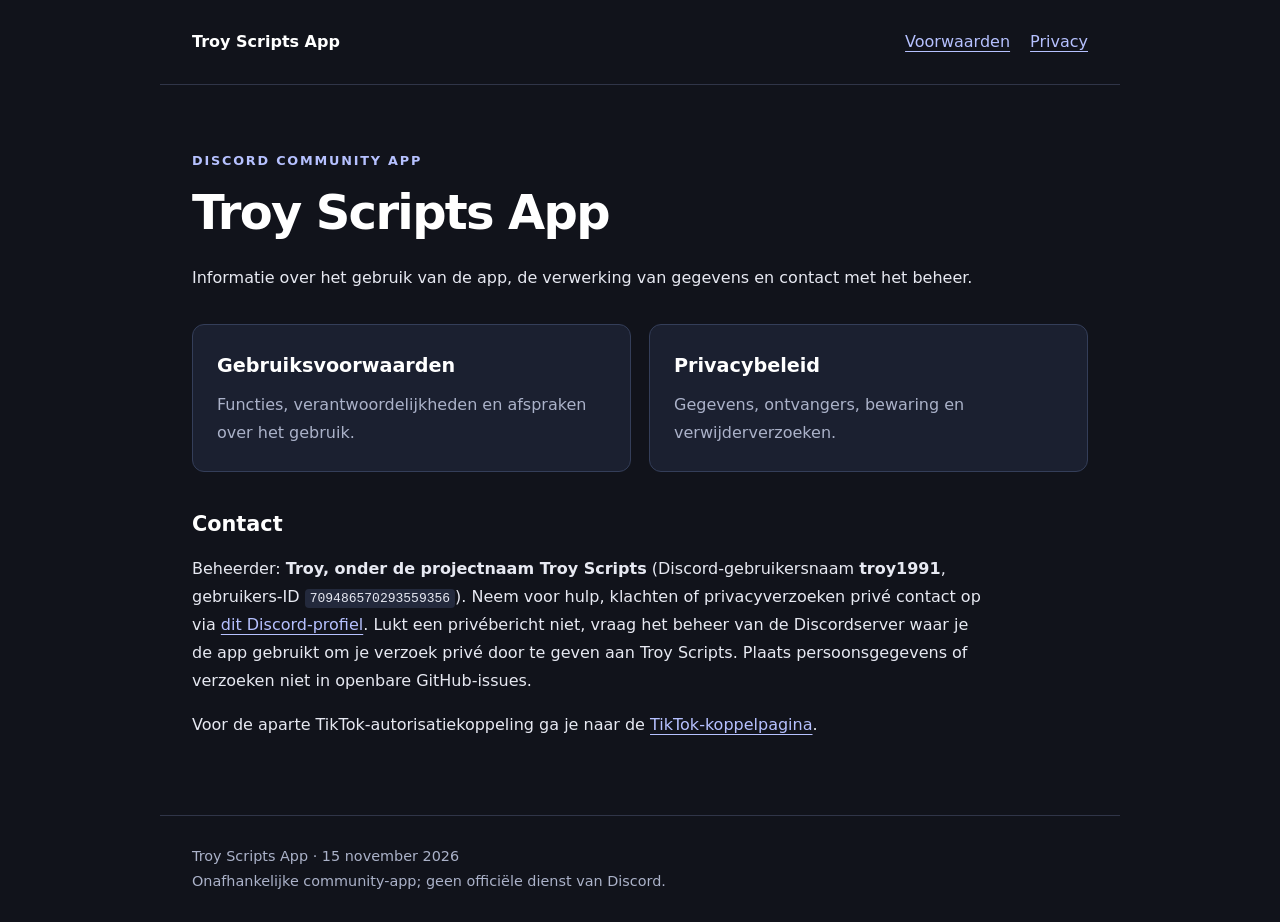
==== troy-scripts-app/index.html @ bab83ad3 "Publiceer voorwaarden en privacybeleid voor Troy Scripts App" ====
<!doctype html>
<html lang="nl"><head><meta charset="utf-8"><meta name="viewport" content="width=device-width,initial-scale=1"><meta name="referrer" content="no-referrer"><meta http-equiv="Content-Security-Policy" content="default-src 'none'; style-src 'self'; base-uri 'none'; form-action 'none'"><title>Gebruikersinformatie | Troy Scripts App</title><meta name="description" content="Gebruikersinformatie van Troy Scripts App: informatie over de Discord-app en contact met het beheer."><link rel="stylesheet" href="style.css"></head><body><header><a href="./">Troy Scripts App</a><nav aria-label="Hoofdnavigatie"><a href="terms.html">Voorwaarden</a><a href="privacy.html">Privacy</a></nav></header><main><p class="eyebrow">Discord community app</p><h1>Troy Scripts App</h1><p>Informatie over het gebruik van de app, de verwerking van gegevens en contact met het beheer.</p><div class="cards"><a class="card" href="terms.html"><strong>Gebruiksvoorwaarden</strong><span>Functies, verantwoordelijkheden en afspraken over het gebruik.</span></a><a class="card" href="privacy.html"><strong>Privacybeleid</strong><span>Gegevens, ontvangers, bewaring en verwijderverzoeken.</span></a></div><h2>Contact</h2><p>Beheerder: <strong>Troy, onder de projectnaam Troy Scripts</strong> (Discord-gebruikersnaam <strong>troy1991</strong>, gebruikers-ID <code>709486570293559356</code>). Neem voor hulp, klachten of privacyverzoeken privé contact op via <a href="https://discord.com/users/709486570293559356">dit Discord-profiel</a>. Lukt een privébericht niet, vraag het beheer van de Discordserver waar je de app gebruikt om je verzoek privé door te geven aan Troy Scripts. Plaats persoonsgegevens of verzoeken niet in openbare GitHub-issues.</p><p>Voor de aparte TikTok-autorisatiekoppeling ga je naar de <a href="../">TikTok-koppelpagina</a>.</p></main><footer>Troy Scripts App · 15 november 2026<br>Onafhankelijke community-app; geen officiële dienst van Discord.</footer></body></html>
---- troy-scripts-app/style.css ----
:root{color-scheme:dark;font-family:system-ui,-apple-system,BlinkMacSystemFont,"Segoe UI",sans-serif;background:#11131b;color:#e7e9f2;line-height:1.75}*{box-sizing:border-box}body{margin:0}header,main,footer{max-width:960px;margin:auto;padding:28px 32px}header{display:flex;justify-content:space-between;align-items:center;gap:20px;border-bottom:1px solid #303548}header>a{font-weight:750;color:#fff;text-decoration:none}nav{display:flex;gap:20px;flex-wrap:wrap}a{color:#b6c1ff;text-underline-offset:4px}a:hover{color:white}a:focus-visible{outline:2px solid #b6c1ff;outline-offset:5px}main{padding-top:52px;padding-bottom:60px}h1{font-size:clamp(2rem,5vw,3rem);line-height:1.15;letter-spacing:-.035em;margin:12px 0 24px;color:white}h2{font-size:1.3rem;line-height:1.4;margin:38px 0 12px;color:white}p,li{max-width:78ch}li+li{margin-top:10px}.eyebrow{font-size:.8rem;font-weight:700;letter-spacing:.14em;text-transform:uppercase;color:#b6c1ff}.muted,footer{color:#abb2c9}.notice{padding:18px 22px;background:#1d2335;border-left:3px solid #a6b5ff;border-radius:4px;margin:24px 0}footer{border-top:1px solid #303548;font-size:.9rem}code{overflow-wrap:anywhere;background:#23293c;padding:2px 5px;border-radius:4px}.cards{display:grid;grid-template-columns:1fr 1fr;gap:18px;margin:32px 0}.card{display:block;padding:24px;background:#1b2030;border:1px solid #343e59;border-radius:12px;text-decoration:none}.card strong{display:block;color:white;font-size:1.2rem}.card span{display:block;color:#abb2c9;margin-top:8px}@media(max-width:640px){header{align-items:flex-start;flex-direction:column}header,main,footer{padding-left:20px;padding-right:20px}.cards{grid-template-columns:1fr}nav{gap:14px}}
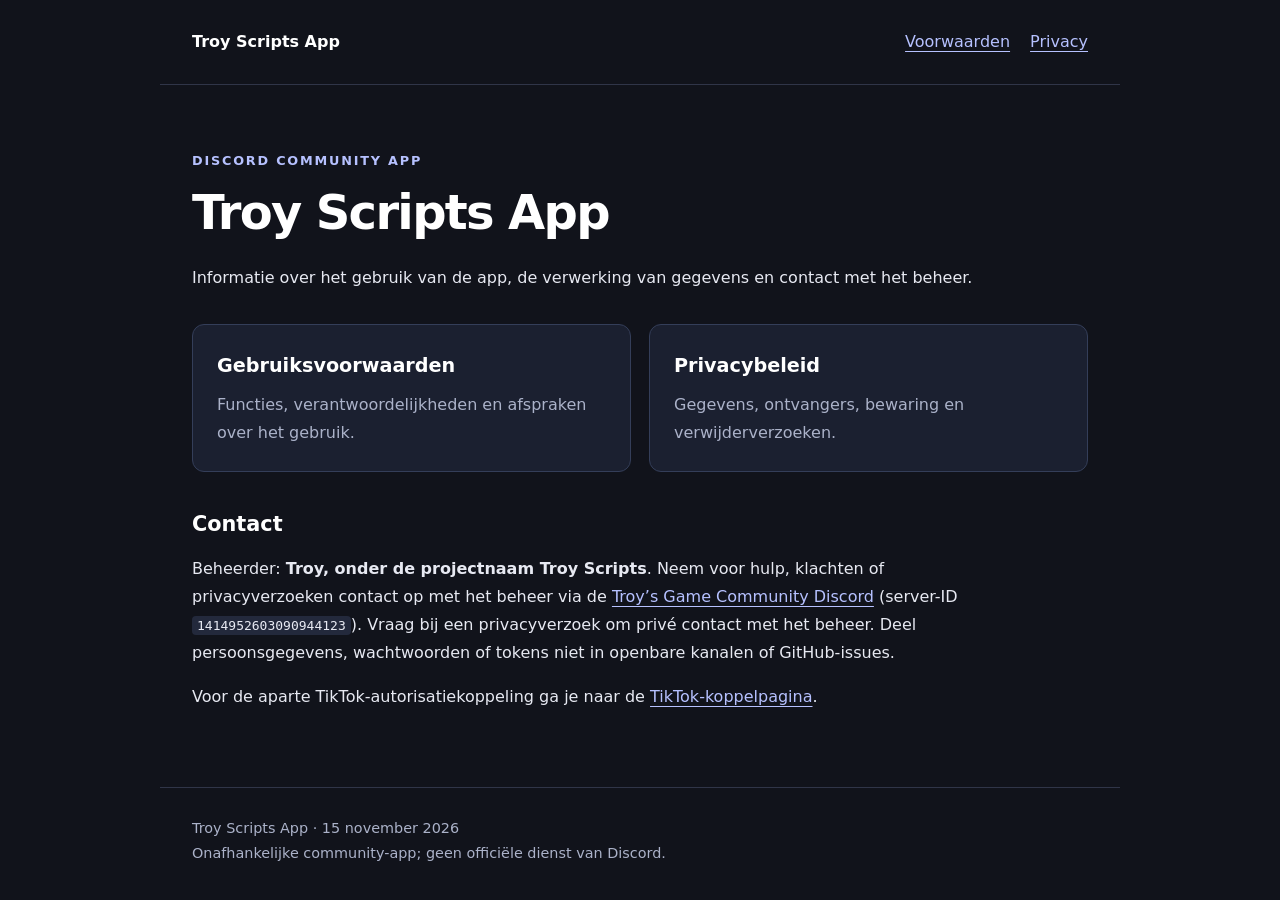
==== commit 80a9fb07: "Verwijs voor appondersteuning en privacy naar de community-Discord" ====
--- a/troy-scripts-app/index.html
+++ b/troy-scripts-app/index.html
@@ -1,3 +1,3 @@
 <!doctype html>
-<html lang="nl"><head><meta charset="utf-8"><meta name="viewport" content="width=device-width,initial-scale=1"><meta name="referrer" content="no-referrer"><meta http-equiv="Content-Security-Policy" content="default-src 'none'; style-src 'self'; base-uri 'none'; form-action 'none'"><title>Gebruikersinformatie | Troy Scripts App</title><meta name="description" content="Gebruikersinformatie van Troy Scripts App: informatie over de Discord-app en contact met het beheer."><link rel="stylesheet" href="style.css"></head><body><header><a href="./">Troy Scripts App</a><nav aria-label="Hoofdnavigatie"><a href="terms.html">Voorwaarden</a><a href="privacy.html">Privacy</a></nav></header><main><p class="eyebrow">Discord community app</p><h1>Troy Scripts App</h1><p>Informatie over het gebruik van de app, de verwerking van gegevens en contact met het beheer.</p><div class="cards"><a class="card" href="terms.html"><strong>Gebruiksvoorwaarden</strong><span>Functies, verantwoordelijkheden en afspraken over het gebruik.</span></a><a class="card" href="privacy.html"><strong>Privacybeleid</strong><span>Gegevens, ontvangers, bewaring en verwijderverzoeken.</span></a></div><h2>Contact</h2><p>Beheerder: <strong>Troy, onder de projectnaam Troy Scripts</strong> (Discord-gebruikersnaam <strong>troy1991</strong>, gebruikers-ID <code>709486570293559356</code>). Neem voor hulp, klachten of privacyverzoeken privé contact op via <a href="https://discord.com/users/709486570293559356">dit Discord-profiel</a>. Lukt een privébericht niet, vraag het beheer van de Discordserver waar je de app gebruikt om je verzoek privé door te geven aan Troy Scripts. Plaats persoonsgegevens of verzoeken niet in openbare GitHub-issues.</p><p>Voor de aparte TikTok-autorisatiekoppeling ga je naar de <a href="../">TikTok-koppelpagina</a>.</p></main><footer>Troy Scripts App · 15 november 2026<br>Onafhankelijke community-app; geen officiële dienst van Discord.</footer></body></html>
+<html lang="nl"><head><meta charset="utf-8"><meta name="viewport" content="width=device-width,initial-scale=1"><meta name="referrer" content="no-referrer"><meta http-equiv="Content-Security-Policy" content="default-src 'none'; style-src 'self'; base-uri 'none'; form-action 'none'"><title>Gebruikersinformatie | Troy Scripts App</title><meta name="description" content="Gebruikersinformatie van Troy Scripts App: informatie over de Discord-app en contact met het beheer."><link rel="stylesheet" href="style.css"></head><body><header><a href="./">Troy Scripts App</a><nav aria-label="Hoofdnavigatie"><a href="terms.html">Voorwaarden</a><a href="privacy.html">Privacy</a></nav></header><main><p class="eyebrow">Discord community app</p><h1>Troy Scripts App</h1><p>Informatie over het gebruik van de app, de verwerking van gegevens en contact met het beheer.</p><div class="cards"><a class="card" href="terms.html"><strong>Gebruiksvoorwaarden</strong><span>Functies, verantwoordelijkheden en afspraken over het gebruik.</span></a><a class="card" href="privacy.html"><strong>Privacybeleid</strong><span>Gegevens, ontvangers, bewaring en verwijderverzoeken.</span></a></div><h2>Contact</h2><p>Beheerder: <strong>Troy, onder de projectnaam Troy Scripts</strong>. Neem voor hulp, klachten of privacyverzoeken contact op met het beheer via de <a href="https://discord.gg/nTzVy5uMWX">Troy’s Game Community Discord</a> (server-ID <code>1414952603090944123</code>). Vraag bij een privacyverzoek om privé contact met het beheer. Deel persoonsgegevens, wachtwoorden of tokens niet in openbare kanalen of GitHub-issues.</p><p>Voor de aparte TikTok-autorisatiekoppeling ga je naar de <a href="../">TikTok-koppelpagina</a>.</p></main><footer>Troy Scripts App · 15 november 2026<br>Onafhankelijke community-app; geen officiële dienst van Discord.</footer></body></html>
 
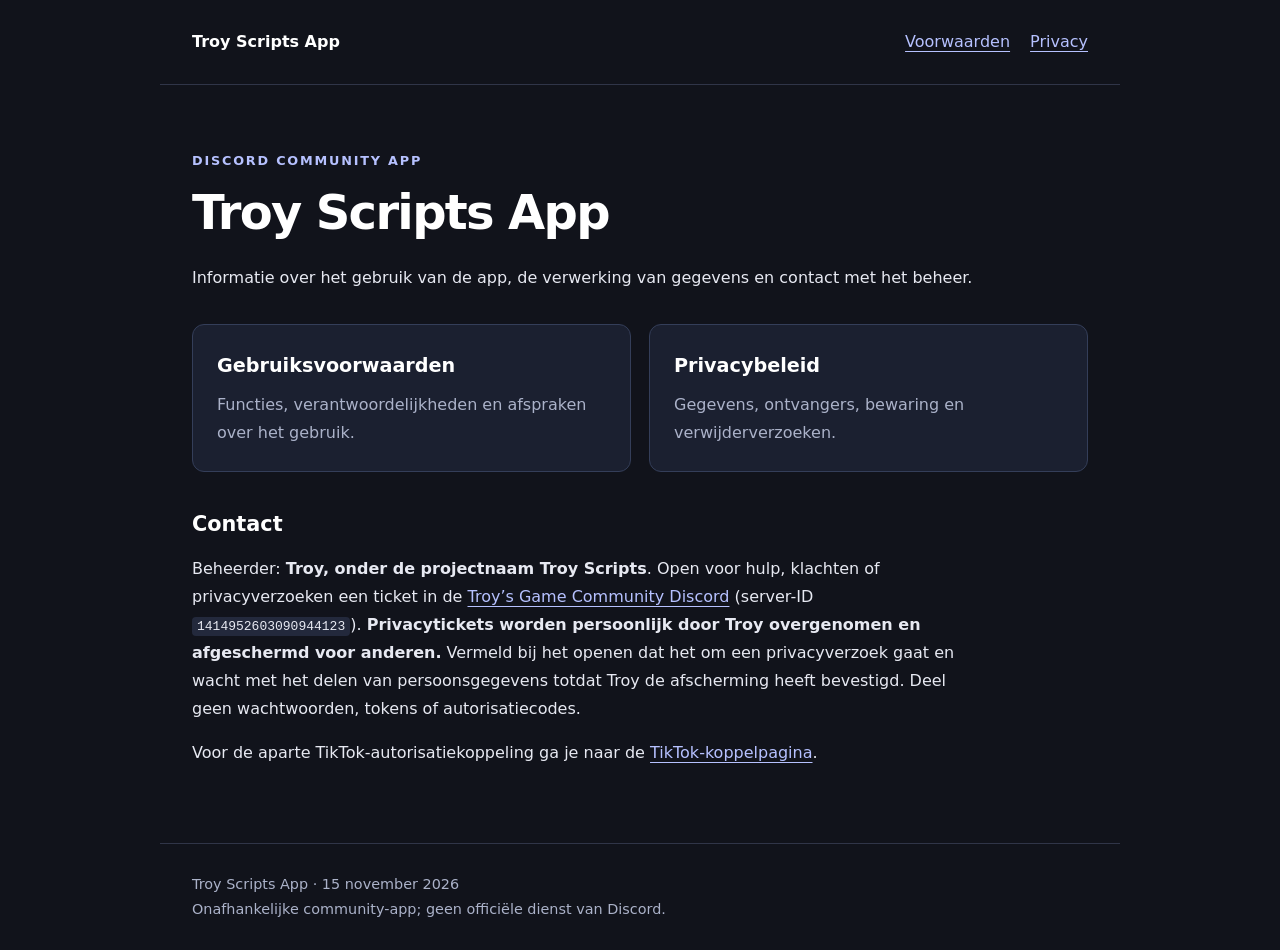
==== commit 5cbe4e3e: "Beschrijf afgeschermde privacytickets die Troy persoonlijk behandelt" ====
--- a/troy-scripts-app/index.html
+++ b/troy-scripts-app/index.html
@@ -1,3 +1,3 @@
 <!doctype html>
-<html lang="nl"><head><meta charset="utf-8"><meta name="viewport" content="width=device-width,initial-scale=1"><meta name="referrer" content="no-referrer"><meta http-equiv="Content-Security-Policy" content="default-src 'none'; style-src 'self'; base-uri 'none'; form-action 'none'"><title>Gebruikersinformatie | Troy Scripts App</title><meta name="description" content="Gebruikersinformatie van Troy Scripts App: informatie over de Discord-app en contact met het beheer."><link rel="stylesheet" href="style.css"></head><body><header><a href="./">Troy Scripts App</a><nav aria-label="Hoofdnavigatie"><a href="terms.html">Voorwaarden</a><a href="privacy.html">Privacy</a></nav></header><main><p class="eyebrow">Discord community app</p><h1>Troy Scripts App</h1><p>Informatie over het gebruik van de app, de verwerking van gegevens en contact met het beheer.</p><div class="cards"><a class="card" href="terms.html"><strong>Gebruiksvoorwaarden</strong><span>Functies, verantwoordelijkheden en afspraken over het gebruik.</span></a><a class="card" href="privacy.html"><strong>Privacybeleid</strong><span>Gegevens, ontvangers, bewaring en verwijderverzoeken.</span></a></div><h2>Contact</h2><p>Beheerder: <strong>Troy, onder de projectnaam Troy Scripts</strong>. Neem voor hulp, klachten of privacyverzoeken contact op met het beheer via de <a href="https://discord.gg/nTzVy5uMWX">Troy’s Game Community Discord</a> (server-ID <code>1414952603090944123</code>). Vraag bij een privacyverzoek om privé contact met het beheer. Deel persoonsgegevens, wachtwoorden of tokens niet in openbare kanalen of GitHub-issues.</p><p>Voor de aparte TikTok-autorisatiekoppeling ga je naar de <a href="../">TikTok-koppelpagina</a>.</p></main><footer>Troy Scripts App · 15 november 2026<br>Onafhankelijke community-app; geen officiële dienst van Discord.</footer></body></html>
+<html lang="nl"><head><meta charset="utf-8"><meta name="viewport" content="width=device-width,initial-scale=1"><meta name="referrer" content="no-referrer"><meta http-equiv="Content-Security-Policy" content="default-src 'none'; style-src 'self'; base-uri 'none'; form-action 'none'"><title>Gebruikersinformatie | Troy Scripts App</title><meta name="description" content="Gebruikersinformatie van Troy Scripts App: informatie over de Discord-app en contact met het beheer."><link rel="stylesheet" href="style.css"></head><body><header><a href="./">Troy Scripts App</a><nav aria-label="Hoofdnavigatie"><a href="terms.html">Voorwaarden</a><a href="privacy.html">Privacy</a></nav></header><main><p class="eyebrow">Discord community app</p><h1>Troy Scripts App</h1><p>Informatie over het gebruik van de app, de verwerking van gegevens en contact met het beheer.</p><div class="cards"><a class="card" href="terms.html"><strong>Gebruiksvoorwaarden</strong><span>Functies, verantwoordelijkheden en afspraken over het gebruik.</span></a><a class="card" href="privacy.html"><strong>Privacybeleid</strong><span>Gegevens, ontvangers, bewaring en verwijderverzoeken.</span></a></div><h2>Contact</h2><p>Beheerder: <strong>Troy, onder de projectnaam Troy Scripts</strong>. Open voor hulp, klachten of privacyverzoeken een ticket in de <a href="https://discord.gg/nTzVy5uMWX">Troy’s Game Community Discord</a> (server-ID <code>1414952603090944123</code>). <strong>Privacytickets worden persoonlijk door Troy overgenomen en afgeschermd voor anderen.</strong> Vermeld bij het openen dat het om een privacyverzoek gaat en wacht met het delen van persoonsgegevens totdat Troy de afscherming heeft bevestigd. Deel geen wachtwoorden, tokens of autorisatiecodes.</p><p>Voor de aparte TikTok-autorisatiekoppeling ga je naar de <a href="../">TikTok-koppelpagina</a>.</p></main><footer>Troy Scripts App · 15 november 2026<br>Onafhankelijke community-app; geen officiële dienst van Discord.</footer></body></html>
 
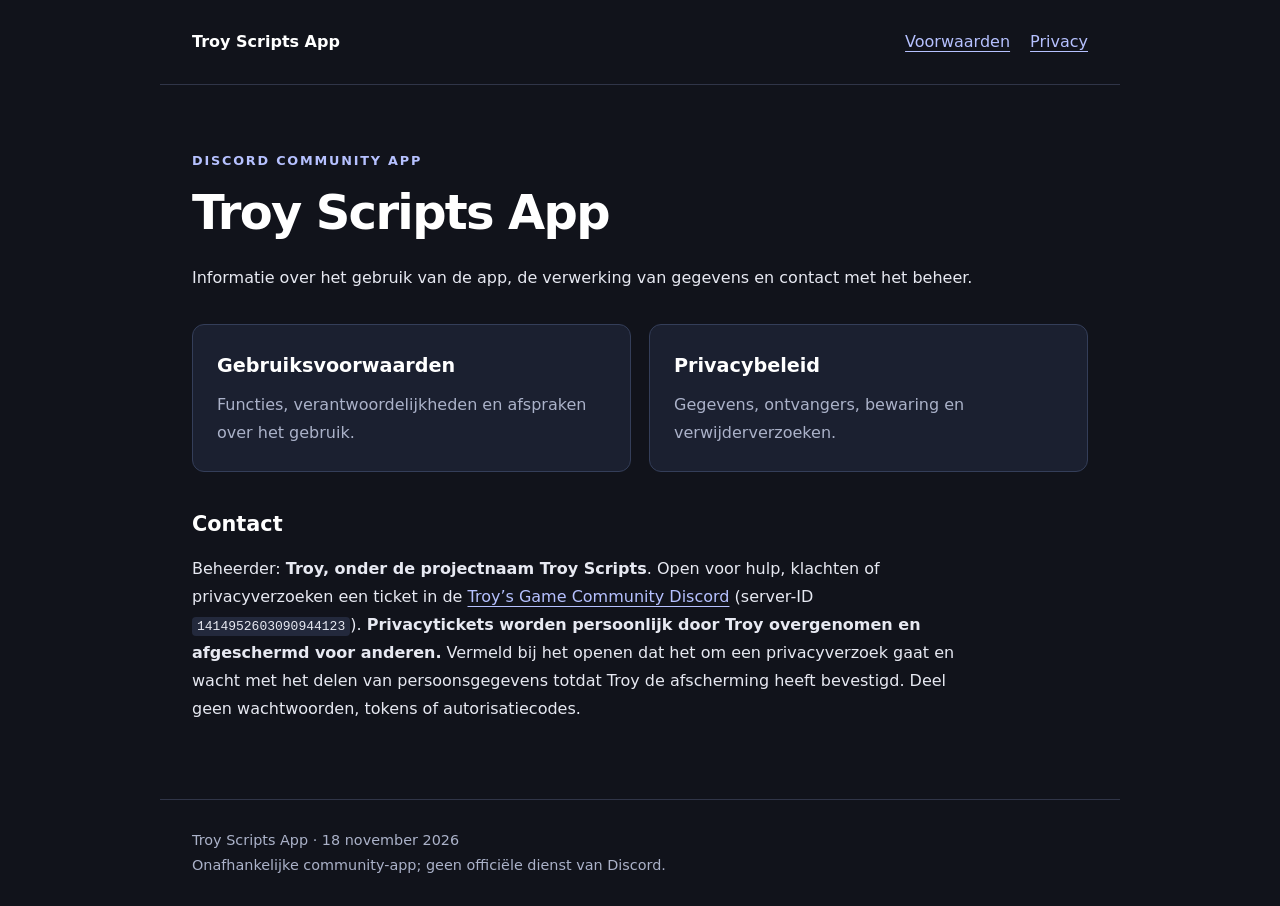
==== commit 516b15cc: "Verwijder TikTok-verwijzingen; behoud de botwebsite" ====
--- a/troy-scripts-app/index.html
+++ b/troy-scripts-app/index.html
@@ -1,3 +1,3 @@
 <!doctype html>
-<html lang="nl"><head><meta charset="utf-8"><meta name="viewport" content="width=device-width,initial-scale=1"><meta name="referrer" content="no-referrer"><meta http-equiv="Content-Security-Policy" content="default-src 'none'; style-src 'self'; base-uri 'none'; form-action 'none'"><title>Gebruikersinformatie | Troy Scripts App</title><meta name="description" content="Gebruikersinformatie van Troy Scripts App: informatie over de Discord-app en contact met het beheer."><link rel="stylesheet" href="style.css"></head><body><header><a href="./">Troy Scripts App</a><nav aria-label="Hoofdnavigatie"><a href="terms.html">Voorwaarden</a><a href="privacy.html">Privacy</a></nav></header><main><p class="eyebrow">Discord community app</p><h1>Troy Scripts App</h1><p>Informatie over het gebruik van de app, de verwerking van gegevens en contact met het beheer.</p><div class="cards"><a class="card" href="terms.html"><strong>Gebruiksvoorwaarden</strong><span>Functies, verantwoordelijkheden en afspraken over het gebruik.</span></a><a class="card" href="privacy.html"><strong>Privacybeleid</strong><span>Gegevens, ontvangers, bewaring en verwijderverzoeken.</span></a></div><h2>Contact</h2><p>Beheerder: <strong>Troy, onder de projectnaam Troy Scripts</strong>. Open voor hulp, klachten of privacyverzoeken een ticket in de <a href="https://discord.gg/nTzVy5uMWX">Troy’s Game Community Discord</a> (server-ID <code>1414952603090944123</code>). <strong>Privacytickets worden persoonlijk door Troy overgenomen en afgeschermd voor anderen.</strong> Vermeld bij het openen dat het om een privacyverzoek gaat en wacht met het delen van persoonsgegevens totdat Troy de afscherming heeft bevestigd. Deel geen wachtwoorden, tokens of autorisatiecodes.</p><p>Voor de aparte TikTok-autorisatiekoppeling ga je naar de <a href="../">TikTok-koppelpagina</a>.</p></main><footer>Troy Scripts App · 15 november 2026<br>Onafhankelijke community-app; geen officiële dienst van Discord.</footer></body></html>
+<html lang="nl"><head><meta charset="utf-8"><meta name="viewport" content="width=device-width,initial-scale=1"><meta name="referrer" content="no-referrer"><meta http-equiv="Content-Security-Policy" content="default-src 'none'; style-src 'self'; base-uri 'none'; form-action 'none'"><title>Gebruikersinformatie | Troy Scripts App</title><meta name="description" content="Gebruikersinformatie van Troy Scripts App: informatie over de Discord-app en contact met het beheer."><link rel="stylesheet" href="style.css"></head><body><header><a href="./">Troy Scripts App</a><nav aria-label="Hoofdnavigatie"><a href="terms.html">Voorwaarden</a><a href="privacy.html">Privacy</a></nav></header><main><p class="eyebrow">Discord community app</p><h1>Troy Scripts App</h1><p>Informatie over het gebruik van de app, de verwerking van gegevens en contact met het beheer.</p><div class="cards"><a class="card" href="terms.html"><strong>Gebruiksvoorwaarden</strong><span>Functies, verantwoordelijkheden en afspraken over het gebruik.</span></a><a class="card" href="privacy.html"><strong>Privacybeleid</strong><span>Gegevens, ontvangers, bewaring en verwijderverzoeken.</span></a></div><h2>Contact</h2><p>Beheerder: <strong>Troy, onder de projectnaam Troy Scripts</strong>. Open voor hulp, klachten of privacyverzoeken een ticket in de <a href="https://discord.gg/nTzVy5uMWX">Troy’s Game Community Discord</a> (server-ID <code>1414952603090944123</code>). <strong>Privacytickets worden persoonlijk door Troy overgenomen en afgeschermd voor anderen.</strong> Vermeld bij het openen dat het om een privacyverzoek gaat en wacht met het delen van persoonsgegevens totdat Troy de afscherming heeft bevestigd. Deel geen wachtwoorden, tokens of autorisatiecodes.</p></main><footer>Troy Scripts App · 18 november 2026<br>Onafhankelijke community-app; geen officiële dienst van Discord.</footer></body></html>
 
